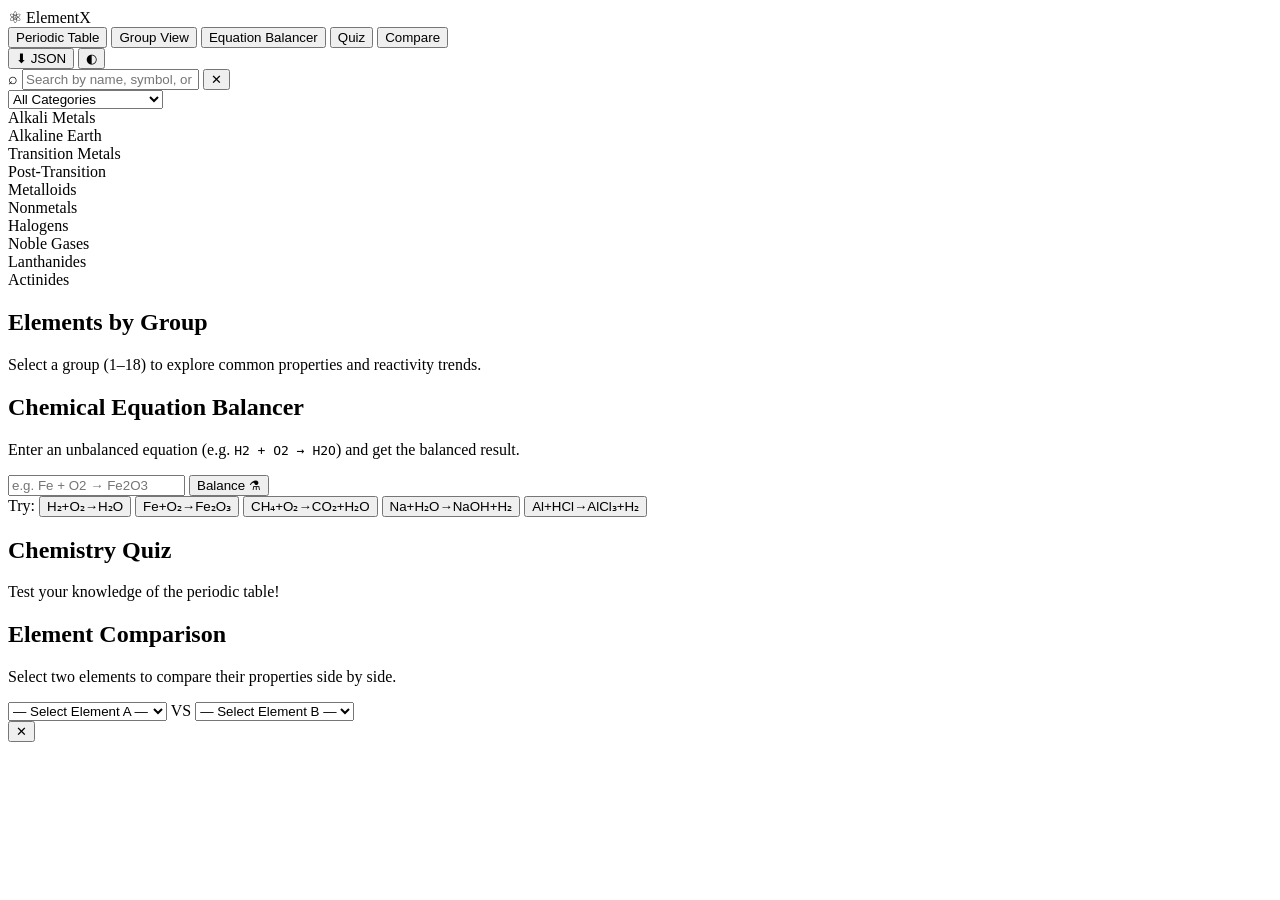
==== index.html @ 7a98166d "added index.html" ====
<!DOCTYPE html>
<html lang="en" data-theme="dark">
<head>
  <meta charset="UTF-8" />
  <meta name="viewport" content="width=device-width, initial-scale=1.0" />
  <title>Ankit Diwakar ElementX — Interactive Periodic Table</title>
  <link rel="stylesheet" href="style.css" />
  <link href="https://fonts.googleapis.com/css2?family=Space+Mono:ital,wght@0,400;0,700;1,400&family=Syne:wght@400;600;700;800&display=swap" rel="stylesheet" />
</head>
<body>

<!-- ═══════════════ NAVBAR ═══════════════ -->
<nav class="navbar" id="navbar">
  <div class="nav-brand">
    <span class="brand-icon">⚛</span>
    <span class="brand-name">ElementX</span>
  </div>
  <div class="nav-tabs">
    <button class="nav-tab active" data-view="table">Periodic Table</button>
    <button class="nav-tab" data-view="groups">Group View</button>
    <button class="nav-tab" data-view="balancer">Equation Balancer</button>
    <button class="nav-tab" data-view="quiz">Quiz</button>
    <button class="nav-tab" data-view="compare">Compare</button>
  </div>
  <div class="nav-actions">
    <button class="btn-download" id="downloadBtn" title="Download element data as JSON">⬇ JSON</button>
    <button class="theme-toggle" id="themeToggle" title="Toggle theme">◐</button>
  </div>
</nav>

<!-- ═══════════════ MAIN CONTENT ═══════════════ -->
<main class="main-content">

  <!-- ── VIEW: PERIODIC TABLE ── -->
  <section class="view active" id="view-table">

    <!-- Search & Filter Bar -->
    <div class="controls-bar">
      <div class="search-wrap">
        <span class="search-icon">⌕</span>
        <input type="text" id="searchInput" placeholder="Search by name, symbol, or atomic number…" autocomplete="off" />
        <button class="clear-search" id="clearSearch">✕</button>
      </div>
      <div class="filter-wrap">
        <select id="categoryFilter">
          <option value="all">All Categories</option>
          <option value="alkali-metal">Alkali Metals</option>
          <option value="alkaline-earth">Alkaline Earth Metals</option>
          <option value="transition-metal">Transition Metals</option>
          <option value="post-transition">Post-Transition Metals</option>
          <option value="metalloid">Metalloids</option>
          <option value="nonmetal">Nonmetals</option>
          <option value="halogen">Halogens</option>
          <option value="noble-gas">Noble Gases</option>
          <option value="lanthanide">Lanthanides</option>
          <option value="actinide">Actinides</option>
        </select>
      </div>
    </div>

    <!-- Legend -->
    <div class="legend">
      <div class="legend-item"><span class="dot alkali-metal"></span>Alkali Metals</div>
      <div class="legend-item"><span class="dot alkaline-earth"></span>Alkaline Earth</div>
      <div class="legend-item"><span class="dot transition-metal"></span>Transition Metals</div>
      <div class="legend-item"><span class="dot post-transition"></span>Post-Transition</div>
      <div class="legend-item"><span class="dot metalloid"></span>Metalloids</div>
      <div class="legend-item"><span class="dot nonmetal"></span>Nonmetals</div>
      <div class="legend-item"><span class="dot halogen"></span>Halogens</div>
      <div class="legend-item"><span class="dot noble-gas"></span>Noble Gases</div>
      <div class="legend-item"><span class="dot lanthanide"></span>Lanthanides</div>
      <div class="legend-item"><span class="dot actinide"></span>Actinides</div>
    </div>

    <!-- The Table Grid -->
    <div class="table-wrapper">
      <div class="periodic-table" id="periodicTable"></div>
    </div>

  </section>

  <!-- ── VIEW: GROUP VIEW ── -->
  <section class="view" id="view-groups">
    <div class="section-header">
      <h2>Elements by Group</h2>
      <p>Select a group (1–18) to explore common properties and reactivity trends.</p>
    </div>
    <div class="group-selector">
      <div class="group-tabs" id="groupTabs"></div>
    </div>
    <div class="group-content" id="groupContent"></div>
  </section>

  <!-- ── VIEW: EQUATION BALANCER ── -->
  <section class="view" id="view-balancer">
    <div class="section-header">
      <h2>Chemical Equation Balancer</h2>
      <p>Enter an unbalanced equation (e.g. <code>H2 + O2 → H2O</code>) and get the balanced result.</p>
    </div>
    <div class="balancer-card">
      <div class="balancer-input-row">
        <input type="text" id="equationInput" placeholder="e.g. Fe + O2 → Fe2O3" />
        <button id="balanceBtn" class="btn-primary">Balance ⚗</button>
      </div>
      <div class="balancer-examples">
        <span>Try:</span>
        <button class="example-eq" data-eq="H2 + O2 → H2O">H₂+O₂→H₂O</button>
        <button class="example-eq" data-eq="Fe + O2 → Fe2O3">Fe+O₂→Fe₂O₃</button>
        <button class="example-eq" data-eq="CH4 + O2 → CO2 + H2O">CH₄+O₂→CO₂+H₂O</button>
        <button class="example-eq" data-eq="Na + H2O → NaOH + H2">Na+H₂O→NaOH+H₂</button>
        <button class="example-eq" data-eq="Al + HCl → AlCl3 + H2">Al+HCl→AlCl₃+H₂</button>
      </div>
      <div class="balancer-result" id="balancerResult"></div>
    </div>
  </section>

  <!-- ── VIEW: QUIZ ── -->
  <section class="view" id="view-quiz">
    <div class="section-header">
      <h2>Chemistry Quiz</h2>
      <p>Test your knowledge of the periodic table!</p>
    </div>
    <div class="quiz-card" id="quizCard">
      <div id="quizContent"></div>
    </div>
  </section>

  <!-- ── VIEW: COMPARE ── -->
  <section class="view" id="view-compare">
    <div class="section-header">
      <h2>Element Comparison</h2>
      <p>Select two elements to compare their properties side by side.</p>
    </div>
    <div class="compare-selectors">
      <select id="compareA" class="compare-select"><option value="">— Select Element A —</option></select>
      <span class="vs-badge">VS</span>
      <select id="compareB" class="compare-select"><option value="">— Select Element B —</option></select>
    </div>
    <div class="compare-result" id="compareResult"></div>
  </section>

</main>

<!-- ═══════════════ ELEMENT MODAL ═══════════════ -->
<div class="modal-overlay" id="modalOverlay">
  <div class="modal" id="elementModal">
    <button class="modal-close" id="modalClose">✕</button>
    <div class="modal-inner" id="modalInner"></div>
  </div>
</div>

<!-- ═══════════════ TOAST ═══════════════ -->
<div class="toast" id="toast"></div>

<script src="script.js"></script>
</body>
</html>
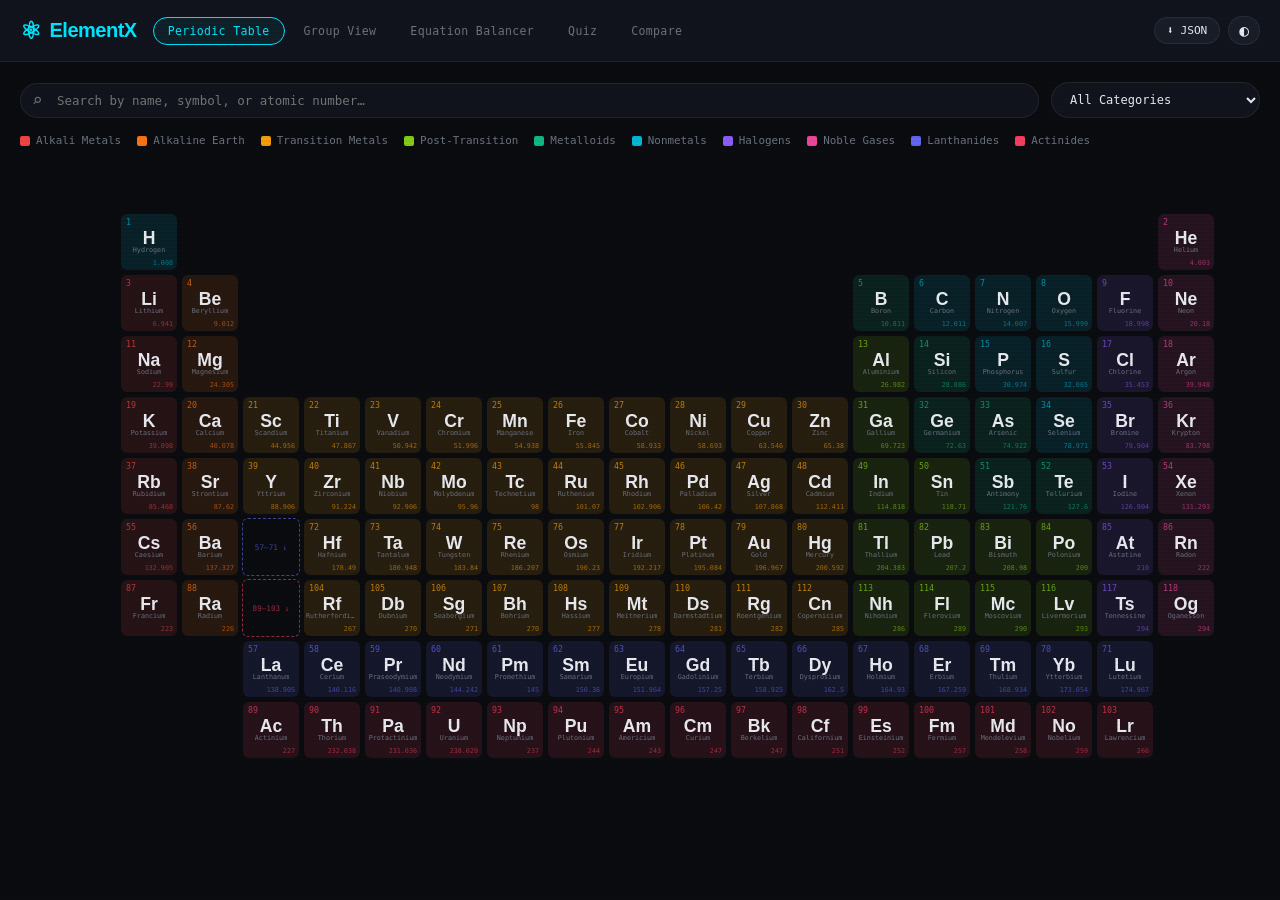
==== commit 73948b4c: "Add Google site verification meta tag" ====
--- a/index.html
+++ b/index.html
@@ -3,6 +3,7 @@
 <head>
   <meta charset="UTF-8" />
   <meta name="viewport" content="width=device-width, initial-scale=1.0" />
+  <meta name="google-site-verification" content="hHzXP2Pa5CLID7oyTsBczUrjdBFTWIklKVjbu6a_-3w" />
   <title>Ankit Diwakar ElementX — Interactive Periodic Table</title>
   <link rel="stylesheet" href="style.css" />
   <link href="https://fonts.googleapis.com/css2?family=Space+Mono:ital,wght@0,400;0,700;1,400&family=Syne:wght@400;600;700;800&display=swap" rel="stylesheet" />
--- a/style.css
+++ b/style.css
@@ -0,0 +1,829 @@
+/* ═══════════════════════════════════════════════
+   ElementX — Periodic Table | style.css
+   Aesthetic: Retro-Futuristic Lab / Dark Science
+   ═══════════════════════════════════════════════ */
+
+/* ── CSS VARIABLES ── */
+:root {
+  --bg:          #0a0c10;
+  --bg2:         #11141c;
+  --bg3:         #181d28;
+  --border:      rgba(255,255,255,0.07);
+  --text:        #e8eaf0;
+  --text-muted:  #6b7280;
+  --accent:      #00e5ff;
+  --accent2:     #7c3aed;
+  --glow:        rgba(0,229,255,0.18);
+
+  --alkali-metal:    #ef4444;
+  --alkaline-earth:  #f97316;
+  --transition-metal:#f59e0b;
+  --post-transition: #84cc16;
+  --metalloid:       #10b981;
+  --nonmetal:        #06b6d4;
+  --halogen:         #8b5cf6;
+  --noble-gas:       #ec4899;
+  --lanthanide:      #6366f1;
+  --actinide:        #f43f5e;
+
+  --cell-w: 58px;
+  --cell-h: 58px;
+  --radius: 6px;
+
+  --font-display: 'Syne', sans-serif;
+  --font-mono:    'Space Mono', monospace;
+
+  --nav-h: 62px;
+  --transition: 0.22s cubic-bezier(.4,0,.2,1);
+}
+
+[data-theme="light"] {
+  --bg:          #f0f2f8;
+  --bg2:         #ffffff;
+  --bg3:         #e8ebf4;
+  --border:      rgba(0,0,0,0.09);
+  --text:        #0f172a;
+  --text-muted:  #64748b;
+  --glow:        rgba(0,100,200,0.12);
+}
+
+/* ── RESET ── */
+*, *::before, *::after { box-sizing: border-box; margin: 0; padding: 0; }
+html { scroll-behavior: smooth; }
+body {
+  font-family: var(--font-mono);
+  background: var(--bg);
+  color: var(--text);
+  min-height: 100vh;
+  transition: background var(--transition), color var(--transition);
+  overflow-x: hidden;
+}
+
+/* ── SCROLLBAR ── */
+::-webkit-scrollbar { width: 6px; height: 6px; }
+::-webkit-scrollbar-track { background: var(--bg); }
+::-webkit-scrollbar-thumb { background: var(--accent2); border-radius: 3px; }
+
+/* ═══════════════ NAVBAR ═══════════════ */
+.navbar {
+  position: sticky; top: 0; z-index: 200;
+  display: flex; align-items: center; gap: 16px;
+  padding: 0 20px;
+  height: var(--nav-h);
+  background: var(--bg2);
+  border-bottom: 1px solid var(--border);
+  backdrop-filter: blur(12px);
+}
+
+.nav-brand {
+  display: flex; align-items: center; gap: 8px;
+  font-family: var(--font-display);
+  font-size: 1.25rem; font-weight: 800;
+  color: var(--accent);
+  letter-spacing: -0.5px;
+  white-space: nowrap;
+  flex-shrink: 0;
+}
+.brand-icon { font-size: 1.5rem; animation: spin3d 8s linear infinite; display: inline-block; }
+@keyframes spin3d { to { transform: rotateY(360deg); } }
+
+.nav-tabs {
+  display: flex; gap: 4px;
+  overflow-x: auto;
+  flex: 1;
+}
+.nav-tabs::-webkit-scrollbar { height: 2px; }
+
+.nav-tab {
+  padding: 6px 14px;
+  font-family: var(--font-mono);
+  font-size: 0.72rem;
+  background: transparent;
+  color: var(--text-muted);
+  border: 1px solid transparent;
+  border-radius: 20px;
+  cursor: pointer;
+  white-space: nowrap;
+  transition: all var(--transition);
+  letter-spacing: 0.03em;
+}
+.nav-tab:hover { color: var(--text); border-color: var(--border); }
+.nav-tab.active {
+  color: var(--accent);
+  border-color: var(--accent);
+  background: rgba(0,229,255,0.06);
+}
+
+.nav-actions { display: flex; gap: 8px; align-items: center; flex-shrink: 0; }
+
+.btn-download, .theme-toggle {
+  padding: 6px 12px;
+  font-family: var(--font-mono);
+  font-size: 0.7rem;
+  background: var(--bg3);
+  color: var(--text);
+  border: 1px solid var(--border);
+  border-radius: 20px;
+  cursor: pointer;
+  transition: all var(--transition);
+  white-space: nowrap;
+}
+.btn-download:hover, .theme-toggle:hover {
+  border-color: var(--accent);
+  color: var(--accent);
+  box-shadow: 0 0 10px var(--glow);
+}
+.theme-toggle { font-size: 1rem; padding: 4px 10px; }
+
+/* ═══════════════ MAIN CONTENT ═══════════════ */
+.main-content { padding: 20px 20px 60px; }
+
+.view { display: none; }
+.view.active { display: block; animation: fadeIn 0.35s ease; }
+@keyframes fadeIn { from { opacity:0; transform:translateY(8px); } to { opacity:1; transform:none; } }
+
+/* ── SECTION HEADER ── */
+.section-header { margin-bottom: 28px; }
+.section-header h2 {
+  font-family: var(--font-display);
+  font-size: 2rem; font-weight: 800;
+  background: linear-gradient(135deg, var(--accent), var(--accent2));
+  -webkit-background-clip: text; -webkit-text-fill-color: transparent;
+  margin-bottom: 8px;
+}
+.section-header p { color: var(--text-muted); font-size: 0.85rem; line-height: 1.6; }
+.section-header code {
+  background: var(--bg3); padding: 2px 6px; border-radius: 4px;
+  color: var(--accent); font-family: var(--font-mono);
+}
+
+/* ═══════════════ CONTROLS BAR ═══════════════ */
+.controls-bar {
+  display: flex; gap: 12px; align-items: center;
+  flex-wrap: wrap;
+  margin-bottom: 16px;
+}
+
+.search-wrap {
+  position: relative; flex: 1; min-width: 220px;
+}
+.search-icon {
+  position: absolute; left: 12px; top: 50%;
+  transform: translateY(-50%);
+  font-size: 1.1rem; color: var(--text-muted);
+  pointer-events: none;
+}
+#searchInput {
+  width: 100%; padding: 9px 36px 9px 36px;
+  background: var(--bg2); color: var(--text);
+  border: 1px solid var(--border);
+  border-radius: 24px;
+  font-family: var(--font-mono); font-size: 0.78rem;
+  outline: none; transition: border-color var(--transition);
+}
+#searchInput:focus { border-color: var(--accent); box-shadow: 0 0 0 3px var(--glow); }
+.clear-search {
+  position: absolute; right: 10px; top: 50%;
+  transform: translateY(-50%);
+  background: none; border: none; color: var(--text-muted);
+  cursor: pointer; font-size: 0.75rem; padding: 2px;
+  opacity: 0; pointer-events: none; transition: opacity var(--transition);
+}
+.clear-search.visible { opacity: 1; pointer-events: all; }
+
+#categoryFilter {
+  padding: 9px 14px;
+  background: var(--bg2); color: var(--text);
+  border: 1px solid var(--border); border-radius: 24px;
+  font-family: var(--font-mono); font-size: 0.75rem;
+  outline: none; cursor: pointer; transition: border-color var(--transition);
+  min-width: 170px;
+}
+#categoryFilter:focus { border-color: var(--accent); }
+
+/* ═══════════════ LEGEND ═══════════════ */
+.legend {
+  display: flex; flex-wrap: wrap; gap: 8px 16px;
+  margin-bottom: 16px;
+}
+.legend-item {
+  display: flex; align-items: center; gap: 6px;
+  font-size: 0.68rem; color: var(--text-muted);
+}
+.dot {
+  width: 10px; height: 10px;
+  border-radius: 2px; flex-shrink: 0;
+}
+.dot.alkali-metal    { background: var(--alkali-metal); }
+.dot.alkaline-earth  { background: var(--alkaline-earth); }
+.dot.transition-metal{ background: var(--transition-metal); }
+.dot.post-transition { background: var(--post-transition); }
+.dot.metalloid       { background: var(--metalloid); }
+.dot.nonmetal        { background: var(--nonmetal); }
+.dot.halogen         { background: var(--halogen); }
+.dot.noble-gas       { background: var(--noble-gas); }
+.dot.lanthanide      { background: var(--lanthanide); }
+.dot.actinide        { background: var(--actinide); }
+
+/* ═══════════════ PERIODIC TABLE ═══════════════ */
+.table-wrapper {
+  width: 100%;
+  overflow-x: auto;
+  padding-bottom: 12px;
+}
+
+.periodic-table {
+  display: grid;
+  grid-template-columns: repeat(18, var(--cell-w));
+  grid-template-rows: repeat(10, var(--cell-h));
+  gap: 3px;
+  width: max-content;
+  min-width: max-content;
+  margin-left:100px;
+  margin-top: 50px;
+}
+
+/* ── ELEMENT CELL ── */
+.element-cell {
+  position: relative;
+  width: var(--cell-w); height: var(--cell-h);
+  border-radius: var(--radius);
+  border: 1px solid transparent;
+  cursor: pointer;
+  display: flex; flex-direction: column;
+  align-items: center; justify-content: center;
+  gap: 0;
+  padding: 2px;
+  transition: transform 0.18s ease, box-shadow 0.18s ease, border-color 0.18s ease, opacity 0.2s ease;
+  overflow: hidden;
+}
+.element-cell::before {
+  content: '';
+  position: absolute; inset: 0;
+  background: currentColor;
+  opacity: 0.12;
+  border-radius: inherit;
+  transition: opacity 0.18s;
+}
+.element-cell:hover::before { opacity: 0.25; }
+.element-cell:hover {
+  transform: scale(1.12) translateZ(0);
+  z-index: 10;
+  box-shadow: 0 0 16px currentColor, 0 4px 20px rgba(0,0,0,0.4);
+  border-color: currentColor;
+}
+.element-cell.dimmed { opacity: 0.2; pointer-events: none; }
+.element-cell.highlighted { opacity: 1; pointer-events: all; }
+.element-cell.highlighted::before { opacity: 0.35; }
+
+/* category colors → set via JS as color + currentColor */
+.element-cell.alkali-metal    { color: var(--alkali-metal); }
+.element-cell.alkaline-earth  { color: var(--alkaline-earth); }
+.element-cell.transition-metal{ color: var(--transition-metal); }
+.element-cell.post-transition { color: var(--post-transition); }
+.element-cell.metalloid       { color: var(--metalloid); }
+.element-cell.nonmetal        { color: var(--nonmetal); }
+.element-cell.halogen         { color: var(--halogen); }
+.element-cell.noble-gas       { color: var(--noble-gas); }
+.element-cell.lanthanide      { color: var(--lanthanide); }
+.element-cell.actinide        { color: var(--actinide); }
+
+.cell-number {
+  font-size: 0.52rem;
+  color: currentColor;
+  opacity: 0.75;
+  line-height: 1;
+  font-family: var(--font-mono);
+  position: absolute; top: 4px; left: 5px;
+}
+.cell-symbol {
+  font-family: var(--font-display);
+  font-size: 1.1rem; font-weight: 700;
+  color: var(--text);
+  line-height: 1;
+  position: relative;
+}
+.cell-name {
+  font-size: 0.42rem;
+  color: var(--text-muted);
+  text-align: center;
+  line-height: 1.1;
+  max-width: 52px;
+  overflow: hidden;
+  text-overflow: ellipsis;
+  white-space: nowrap;
+  position: relative;
+}
+.cell-mass {
+  font-size: 0.42rem;
+  color: currentColor;
+  opacity: 0.6;
+  position: absolute; bottom: 3px; right: 4px;
+  line-height: 1;
+}
+
+/* period/group label cells */
+.period-label, .group-label {
+  display: flex; align-items: center; justify-content: center;
+  font-family: var(--font-mono); font-size: 0.62rem;
+  color: var(--text-muted);
+  cursor: default;
+}
+
+/* lanthanide/actinide spacer row */
+.la-ac-spacer {
+  grid-column: 3 / 4;
+  grid-row: 6;
+  display: flex; align-items: center; justify-content: center;
+  font-size: 0.5rem; color: var(--lanthanide);
+  opacity: 0.8;
+  border: 1px dashed currentColor;
+  border-radius: var(--radius);
+  cursor: default;
+}
+.ac-spacer {
+  grid-column: 3 / 4;
+  grid-row: 7;
+  color: var(--actinide);
+}
+
+/* ═══════════════ MODAL ═══════════════ */
+.modal-overlay {
+  position: fixed; inset: 0; z-index: 500;
+  background: rgba(0,0,0,0.7);
+  backdrop-filter: blur(6px);
+  display: flex; align-items: center; justify-content: center;
+  padding: 20px;
+  opacity: 0; pointer-events: none;
+  transition: opacity var(--transition);
+}
+.modal-overlay.open { opacity: 1; pointer-events: all; }
+
+.modal {
+  position: relative;
+  background: var(--bg2);
+  border: 1px solid var(--border);
+  border-radius: 16px;
+  width: 100%; max-width: 780px;
+  max-height: 90vh;
+  overflow-y: auto;
+  transform: scale(0.9);
+  transition: transform var(--transition);
+}
+.modal-overlay.open .modal { transform: scale(1); }
+
+.modal-close {
+  position: absolute; top: 14px; right: 14px;
+  background: var(--bg3); border: none;
+  color: var(--text-muted);
+  width: 30px; height: 30px;
+  border-radius: 50%; cursor: pointer; font-size: 0.85rem;
+  display: flex; align-items: center; justify-content: center;
+  transition: all var(--transition); z-index: 10;
+}
+.modal-close:hover { background: #ef4444; color: #fff; }
+
+.modal-inner { padding: 28px; }
+
+/* Modal layout */
+.modal-header {
+  display: flex; gap: 20px; align-items: flex-start;
+  margin-bottom: 24px;
+  flex-wrap: wrap;
+}
+.modal-symbol-box {
+  width: 90px; height: 90px;
+  border-radius: 12px;
+  display: flex; flex-direction: column; align-items: center; justify-content: center;
+  flex-shrink: 0;
+  position: relative; overflow: hidden;
+}
+.modal-symbol-box::before {
+  content: '';
+  position: absolute; inset: 0;
+  background: currentColor; opacity: 0.15;
+}
+.modal-symbol-box .ms-number {
+  font-size: 0.7rem; color: currentColor; opacity: 0.7;
+  position: absolute; top: 6px; left: 8px;
+  font-family: var(--font-mono);
+}
+.modal-symbol-box .ms-symbol {
+  font-family: var(--font-display);
+  font-size: 2.6rem; font-weight: 800;
+  color: var(--text); line-height: 1;
+  position: relative;
+}
+.modal-symbol-box .ms-mass {
+  font-size: 0.6rem; color: currentColor; opacity: 0.7;
+  position: absolute; bottom: 6px; right: 7px;
+  font-family: var(--font-mono);
+}
+
+.modal-title-block h2 {
+  font-family: var(--font-display);
+  font-size: 1.7rem; font-weight: 800;
+  color: var(--text);
+}
+.modal-category-badge {
+  display: inline-block;
+  margin-top: 6px; padding: 3px 10px;
+  border-radius: 12px; font-size: 0.68rem;
+  background: currentColor; color: #000;
+  font-family: var(--font-mono);
+  font-weight: 700; letter-spacing: 0.05em;
+  text-transform: uppercase;
+}
+
+.modal-grid {
+  display: grid;
+  grid-template-columns: 1fr 1fr;
+  gap: 20px;
+}
+@media (max-width: 560px) { .modal-grid { grid-template-columns: 1fr; } }
+
+.info-card {
+  background: var(--bg3);
+  border: 1px solid var(--border);
+  border-radius: 10px;
+  padding: 14px 16px;
+}
+.info-card h4 {
+  font-family: var(--font-display);
+  font-size: 0.72rem; font-weight: 700;
+  text-transform: uppercase; letter-spacing: 0.1em;
+  color: var(--text-muted);
+  margin-bottom: 10px;
+}
+.info-row {
+  display: flex; justify-content: space-between;
+  align-items: center;
+  padding: 5px 0;
+  border-bottom: 1px solid var(--border);
+  font-size: 0.75rem;
+}
+.info-row:last-child { border-bottom: none; }
+.info-row .label { color: var(--text-muted); }
+.info-row .value {
+  font-weight: 700; color: var(--accent);
+  font-family: var(--font-mono);
+}
+
+/* Bohr model */
+.bohr-card {
+  grid-column: 1 / -1;
+  background: var(--bg3);
+  border: 1px solid var(--border);
+  border-radius: 10px;
+  padding: 20px;
+}
+.bohr-card h4 {
+  font-family: var(--font-display);
+  font-size: 0.72rem; font-weight: 700;
+  text-transform: uppercase; letter-spacing: 0.1em;
+  color: var(--text-muted);
+  margin-bottom: 16px;
+}
+.bohr-wrap {
+  display: flex; gap: 30px; align-items: center;
+  flex-wrap: wrap;
+}
+#bohrCanvas {
+  display: block;
+  border-radius: 8px;
+  background: var(--bg);
+  flex-shrink: 0;
+}
+.shell-table { flex: 1; min-width: 160px; }
+.shell-row {
+  display: flex; gap: 10px; align-items: center;
+  padding: 5px 0;
+  border-bottom: 1px solid var(--border);
+  font-size: 0.75rem;
+}
+.shell-row:last-child { border-bottom: none; }
+.shell-name {
+  width: 60px; color: var(--text-muted);
+  font-family: var(--font-mono);
+}
+.shell-count {
+  color: var(--accent);
+  font-weight: 700;
+  font-family: var(--font-mono);
+}
+.shell-dots {
+  display: flex; flex-wrap: wrap; gap: 3px;
+}
+.shell-dot {
+  width: 7px; height: 7px;
+  border-radius: 50%;
+  background: var(--accent);
+  opacity: 0.8;
+}
+
+/* ═══════════════ GROUP VIEW ═══════════════ */
+.group-tabs {
+  display: flex; flex-wrap: wrap; gap: 6px;
+  margin-bottom: 20px;
+}
+.group-btn {
+  padding: 6px 14px;
+  background: var(--bg2); color: var(--text-muted);
+  border: 1px solid var(--border);
+  border-radius: 20px; cursor: pointer;
+  font-family: var(--font-mono); font-size: 0.72rem;
+  transition: all var(--transition);
+}
+.group-btn:hover, .group-btn.active {
+  color: var(--accent); border-color: var(--accent);
+  background: rgba(0,229,255,0.06);
+}
+
+.group-content {
+  display: grid;
+  grid-template-columns: 1fr 1fr;
+  gap: 20px;
+}
+@media (max-width: 700px) { .group-content { grid-template-columns: 1fr; } }
+
+.group-info-card {
+  background: var(--bg2);
+  border: 1px solid var(--border);
+  border-radius: 12px;
+  padding: 18px;
+}
+.group-info-card h3 {
+  font-family: var(--font-display);
+  font-size: 1.1rem; font-weight: 700;
+  margin-bottom: 10px;
+  background: linear-gradient(90deg, var(--accent), var(--accent2));
+  -webkit-background-clip: text; -webkit-text-fill-color: transparent;
+}
+.group-info-card p { font-size: 0.78rem; color: var(--text-muted); line-height: 1.7; }
+
+.group-elements-grid {
+  display: flex; flex-wrap: wrap; gap: 8px;
+}
+.group-element-chip {
+  display: flex; align-items: center; gap: 6px;
+  padding: 6px 12px;
+  background: var(--bg3);
+  border: 1px solid var(--border);
+  border-radius: 8px;
+  cursor: pointer;
+  transition: all var(--transition);
+  font-size: 0.75rem;
+}
+.group-element-chip:hover {
+  border-color: currentColor;
+  box-shadow: 0 0 8px currentColor;
+}
+.chip-symbol {
+  font-family: var(--font-display);
+  font-weight: 700; font-size: 0.9rem;
+  color: currentColor;
+}
+.chip-name { color: var(--text-muted); }
+
+/* ═══════════════ BALANCER ═══════════════ */
+.balancer-card {
+  max-width: 680px;
+  background: var(--bg2);
+  border: 1px solid var(--border);
+  border-radius: 14px;
+  padding: 28px;
+}
+
+.balancer-input-row {
+  display: flex; gap: 10px;
+  margin-bottom: 14px;
+  flex-wrap: wrap;
+}
+#equationInput {
+  flex: 1; min-width: 220px;
+  padding: 12px 16px;
+  background: var(--bg3); color: var(--text);
+  border: 1px solid var(--border); border-radius: 8px;
+  font-family: var(--font-mono); font-size: 0.9rem;
+  outline: none; transition: border-color var(--transition);
+}
+#equationInput:focus { border-color: var(--accent); }
+
+.btn-primary {
+  padding: 12px 22px;
+  background: linear-gradient(135deg, var(--accent), var(--accent2));
+  color: #000; border: none;
+  border-radius: 8px; cursor: pointer;
+  font-family: var(--font-display); font-size: 0.85rem; font-weight: 700;
+  transition: all var(--transition);
+}
+.btn-primary:hover {
+  transform: translateY(-1px);
+  box-shadow: 0 6px 20px var(--glow);
+}
+
+.balancer-examples {
+  display: flex; align-items: center; gap: 8px;
+  flex-wrap: wrap;
+  margin-bottom: 20px;
+  font-size: 0.72rem; color: var(--text-muted);
+}
+.example-eq {
+  padding: 4px 10px;
+  background: var(--bg3); color: var(--text);
+  border: 1px solid var(--border); border-radius: 12px;
+  cursor: pointer; font-family: var(--font-mono); font-size: 0.7rem;
+  transition: all var(--transition);
+}
+.example-eq:hover { border-color: var(--accent); color: var(--accent); }
+
+.balancer-result {
+  min-height: 60px;
+}
+.balance-output {
+  background: var(--bg3);
+  border: 1px solid var(--border);
+  border-radius: 10px;
+  padding: 16px 20px;
+}
+.balance-output.success { border-color: #10b981; }
+.balance-output.error   { border-color: #ef4444; }
+
+.balance-eq-display {
+  font-family: var(--font-display);
+  font-size: 1.3rem; font-weight: 700;
+  color: var(--accent);
+  word-break: break-all;
+  margin-bottom: 10px;
+}
+.balance-steps {
+  font-size: 0.72rem; color: var(--text-muted); line-height: 1.8;
+}
+.balance-steps code {
+  color: var(--accent2); font-family: var(--font-mono);
+}
+
+/* ═══════════════ QUIZ ═══════════════ */
+.quiz-card {
+  max-width: 560px;
+  background: var(--bg2); border: 1px solid var(--border);
+  border-radius: 14px; padding: 28px;
+}
+.quiz-question {
+  font-family: var(--font-display);
+  font-size: 1.1rem; font-weight: 700;
+  margin-bottom: 20px; line-height: 1.5;
+  color: var(--text);
+}
+.quiz-options { display: flex; flex-direction: column; gap: 10px; }
+.quiz-option {
+  padding: 12px 16px;
+  background: var(--bg3); color: var(--text);
+  border: 1px solid var(--border); border-radius: 8px;
+  cursor: pointer; font-family: var(--font-mono); font-size: 0.82rem;
+  transition: all var(--transition); text-align: left;
+}
+.quiz-option:hover:not(:disabled) { border-color: var(--accent); color: var(--accent); }
+.quiz-option.correct { border-color: #10b981; color: #10b981; background: rgba(16,185,129,0.1); }
+.quiz-option.wrong   { border-color: #ef4444; color: #ef4444; background: rgba(239,68,68,0.1); }
+.quiz-option:disabled { cursor: not-allowed; }
+
+.quiz-feedback {
+  margin-top: 14px; padding: 10px 14px;
+  border-radius: 8px; font-size: 0.8rem;
+}
+.quiz-feedback.correct { background: rgba(16,185,129,0.1); color: #10b981; border: 1px solid #10b981; }
+.quiz-feedback.wrong   { background: rgba(239,68,68,0.1);   color: #ef4444;  border: 1px solid #ef4444; }
+
+.quiz-footer {
+  display: flex; align-items: center; justify-content: space-between;
+  margin-top: 20px; flex-wrap: wrap; gap: 10px;
+}
+.quiz-score {
+  font-size: 0.78rem; color: var(--text-muted);
+  font-family: var(--font-mono);
+}
+.btn-next {
+  padding: 9px 20px;
+  background: var(--accent); color: #000;
+  border: none; border-radius: 8px;
+  font-family: var(--font-display); font-weight: 700; font-size: 0.82rem;
+  cursor: pointer; transition: all var(--transition);
+}
+.btn-next:hover { opacity: 0.85; transform: translateY(-1px); }
+
+.quiz-end {
+  text-align: center; padding: 20px 0;
+}
+.quiz-end h3 {
+  font-family: var(--font-display); font-size: 1.5rem; font-weight: 800;
+  background: linear-gradient(135deg, var(--accent), var(--accent2));
+  -webkit-background-clip: text; -webkit-text-fill-color: transparent;
+  margin-bottom: 10px;
+}
+.quiz-end p { color: var(--text-muted); font-size: 0.85rem; margin-bottom: 20px; }
+
+/* ═══════════════ COMPARE ═══════════════ */
+.compare-selectors {
+  display: flex; align-items: center; gap: 16px;
+  margin-bottom: 24px; flex-wrap: wrap;
+}
+.compare-select {
+  flex: 1; min-width: 160px;
+  padding: 10px 14px;
+  background: var(--bg2); color: var(--text);
+  border: 1px solid var(--border); border-radius: 8px;
+  font-family: var(--font-mono); font-size: 0.78rem;
+  outline: none; cursor: pointer;
+  transition: border-color var(--transition);
+}
+.compare-select:focus { border-color: var(--accent); }
+
+.vs-badge {
+  font-family: var(--font-display); font-size: 1.2rem; font-weight: 800;
+  background: linear-gradient(135deg, var(--accent), var(--accent2));
+  -webkit-background-clip: text; -webkit-text-fill-color: transparent;
+  flex-shrink: 0;
+}
+
+.compare-result {}
+.compare-table-wrap {
+  overflow-x: auto;
+  border-radius: 12px;
+  border: 1px solid var(--border);
+}
+.compare-table {
+  width: 100%; border-collapse: collapse;
+  font-size: 0.78rem; font-family: var(--font-mono);
+}
+.compare-table th, .compare-table td {
+  padding: 12px 16px;
+  border-bottom: 1px solid var(--border);
+  text-align: left;
+}
+.compare-table th {
+  background: var(--bg3); color: var(--text-muted);
+  font-family: var(--font-display); font-size: 0.7rem;
+  text-transform: uppercase; letter-spacing: 0.08em;
+  font-weight: 700;
+}
+.compare-table th.el-col {
+  font-size: 1rem; color: var(--accent);
+  font-family: var(--font-display);
+}
+.compare-table tr:last-child td { border-bottom: none; }
+.compare-table td.row-label { color: var(--text-muted); }
+.compare-table td.val-a { color: var(--accent); }
+.compare-table td.val-b { color: var(--accent2); }
+.compare-table td.better-a { background: rgba(0,229,255,0.05); }
+.compare-table td.better-b { background: rgba(124,58,237,0.05); }
+
+/* ═══════════════ TOAST ═══════════════ */
+.toast {
+  position: fixed; bottom: 24px; left: 50%;
+  transform: translateX(-50%) translateY(20px);
+  background: var(--bg2); color: var(--text);
+  border: 1px solid var(--border);
+  border-radius: 24px; padding: 10px 22px;
+  font-size: 0.78rem; font-family: var(--font-mono);
+  opacity: 0; pointer-events: none;
+  transition: all 0.3s ease;
+  z-index: 999;
+  white-space: nowrap;
+  max-width: 90vw;
+}
+.toast.show {
+  opacity: 1; transform: translateX(-50%) translateY(0);
+}
+
+/* ═══════════════ RESPONSIVE ═══════════════ */
+@media (max-width: 900px) {
+  :root { --cell-w: 46px; --cell-h: 46px; }
+  .cell-symbol { font-size: 0.88rem; }
+  .cell-name   { font-size: 0.36rem; }
+  .cell-mass   { display: none; }
+}
+@media (max-width: 640px) {
+  :root { --cell-w: 38px; --cell-h: 38px; }
+  .cell-symbol { font-size: 0.78rem; }
+  .cell-name   { display: none; }
+  .navbar { gap: 8px; padding: 0 12px; }
+  .brand-name { font-size: 1rem; }
+  .nav-tab { padding: 5px 10px; font-size: 0.65rem; }
+  .modal-grid { grid-template-columns: 1fr; }
+}
+
+/* ── Nice scan-line / grain overlay ── */
+body::after {
+  content: '';
+  position: fixed; inset: 0;
+  background: repeating-linear-gradient(
+    0deg,
+    transparent,
+    transparent 2px,
+    rgba(0,0,0,0.03) 2px,
+    rgba(0,0,0,0.03) 4px
+  );
+  pointer-events: none; z-index: 9999;
+}
+[data-theme="light"] body::after { display: none; }
